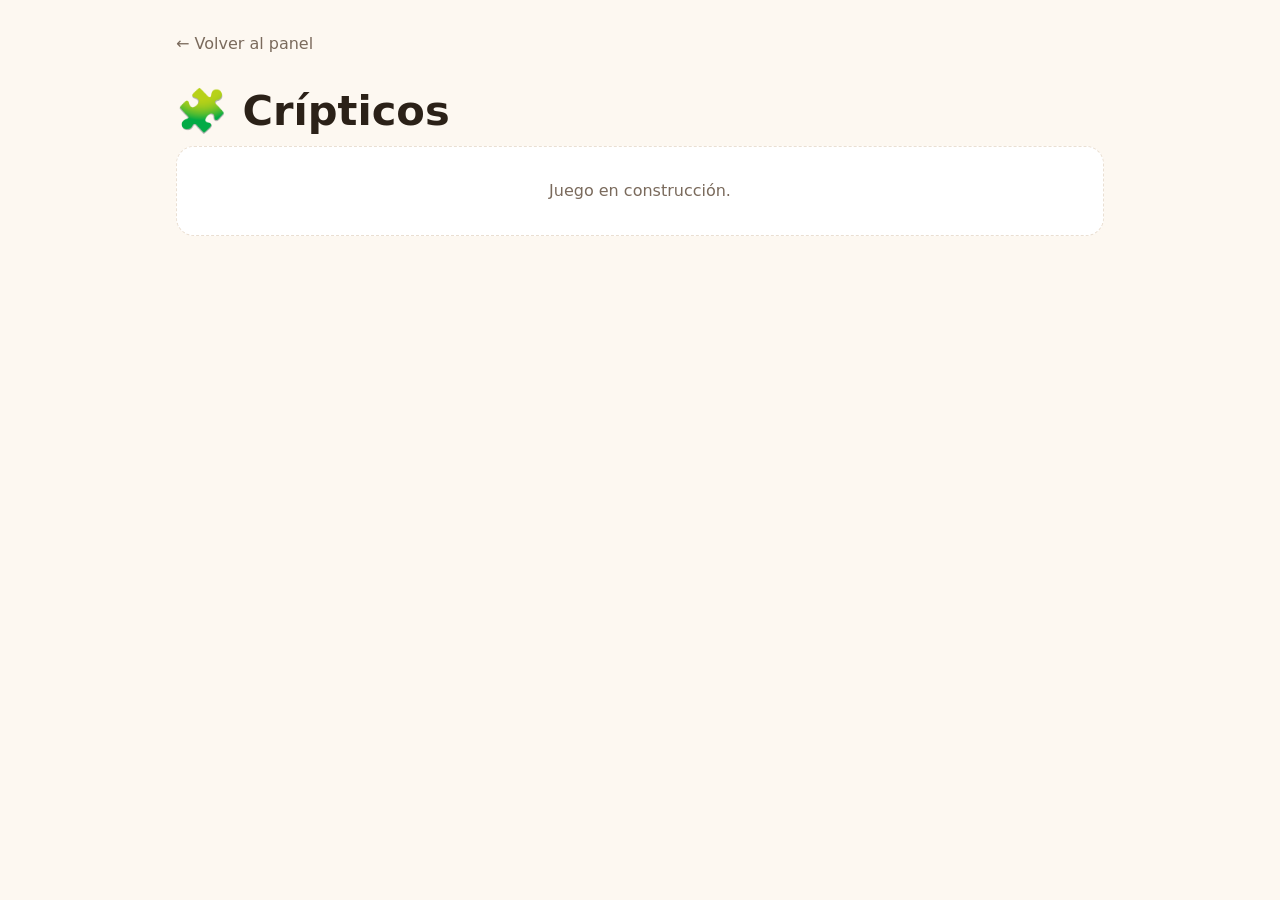
==== games/cripticos/index.html @ b647e5b4 "Panel inicial con Reverse Words, El Impostor y Crípticos Co-Authored-By: Claude Opus 5.5 <noreply@an" ====
<!doctype html>
<html lang="es">
<head>
  <meta charset="utf-8">
  <meta name="viewport" content="width=device-width, initial-scale=1">
  <title>Crípticos · Family Games</title>
  <link rel="stylesheet" href="../../assets/styles.css">
</head>
<body>
  <main class="page" style="--accent: var(--c-cripticos)">
    <a class="back" href="../../">← Volver al panel</a>
    <header>
      <h1>🧩 Crípticos</h1>
    </header>
    <div class="placeholder">Juego en construcción.</div>
  </main>
</body>
</html>
---- assets/styles.css ----
:root {
  --bg: #fdf8f1;
  --surface: #ffffff;
  --text: #2b2118;
  --muted: #7a6a5c;
  --border: #eadfd2;
  --radius: 18px;
  --shadow: 0 6px 20px rgba(60, 40, 20, 0.08);
  --c-reverse: #4f7cff;
  --c-impostor: #e2574c;
  --c-cripticos: #2fa37a;
}

@media (prefers-color-scheme: dark) {
  :root {
    --bg: #1b1714;
    --surface: #26201b;
    --text: #f3ebe2;
    --muted: #b3a493;
    --border: #3a3029;
    --shadow: 0 6px 20px rgba(0, 0, 0, 0.35);
  }
}

* { box-sizing: border-box; }

body {
  margin: 0;
  min-height: 100vh;
  font-family: system-ui, -apple-system, "Segoe UI", Roboto, sans-serif;
  background: var(--bg);
  color: var(--text);
  line-height: 1.5;
}

.page {
  max-width: 960px;
  margin: 0 auto;
  padding: 32px 16px 48px;
}

header h1 {
  margin: 0 0 4px;
  font-size: clamp(1.8rem, 5vw, 2.6rem);
}

header p {
  margin: 0 0 32px;
  color: var(--muted);
}

.games {
  display: grid;
  grid-template-columns: repeat(auto-fit, minmax(240px, 1fr));
  gap: 20px;
}

.game-card {
  display: flex;
  flex-direction: column;
  gap: 8px;
  padding: 24px;
  border-radius: var(--radius);
  border: 1px solid var(--border);
  border-top: 6px solid var(--accent);
  background: var(--surface);
  box-shadow: var(--shadow);
  color: inherit;
  text-decoration: none;
  transition: transform 0.15s ease, box-shadow 0.15s ease;
}

.game-card:hover,
.game-card:focus-visible {
  transform: translateY(-3px);
  box-shadow: 0 10px 28px rgba(60, 40, 20, 0.15);
  outline: none;
}

.game-card .icon { font-size: 2.4rem; }
.game-card h2 { margin: 0; font-size: 1.35rem; }
.game-card p { margin: 0; color: var(--muted); flex: 1; }

.game-card .play {
  align-self: flex-start;
  margin-top: 8px;
  padding: 8px 16px;
  border-radius: 999px;
  background: var(--accent);
  color: #fff;
  font-weight: 600;
}

.back {
  display: inline-block;
  margin-bottom: 24px;
  color: var(--muted);
  text-decoration: none;
}

.back:hover { color: var(--text); }

.placeholder {
  padding: 32px 24px;
  border-radius: var(--radius);
  border: 1px dashed var(--border);
  background: var(--surface);
  text-align: center;
  color: var(--muted);
}
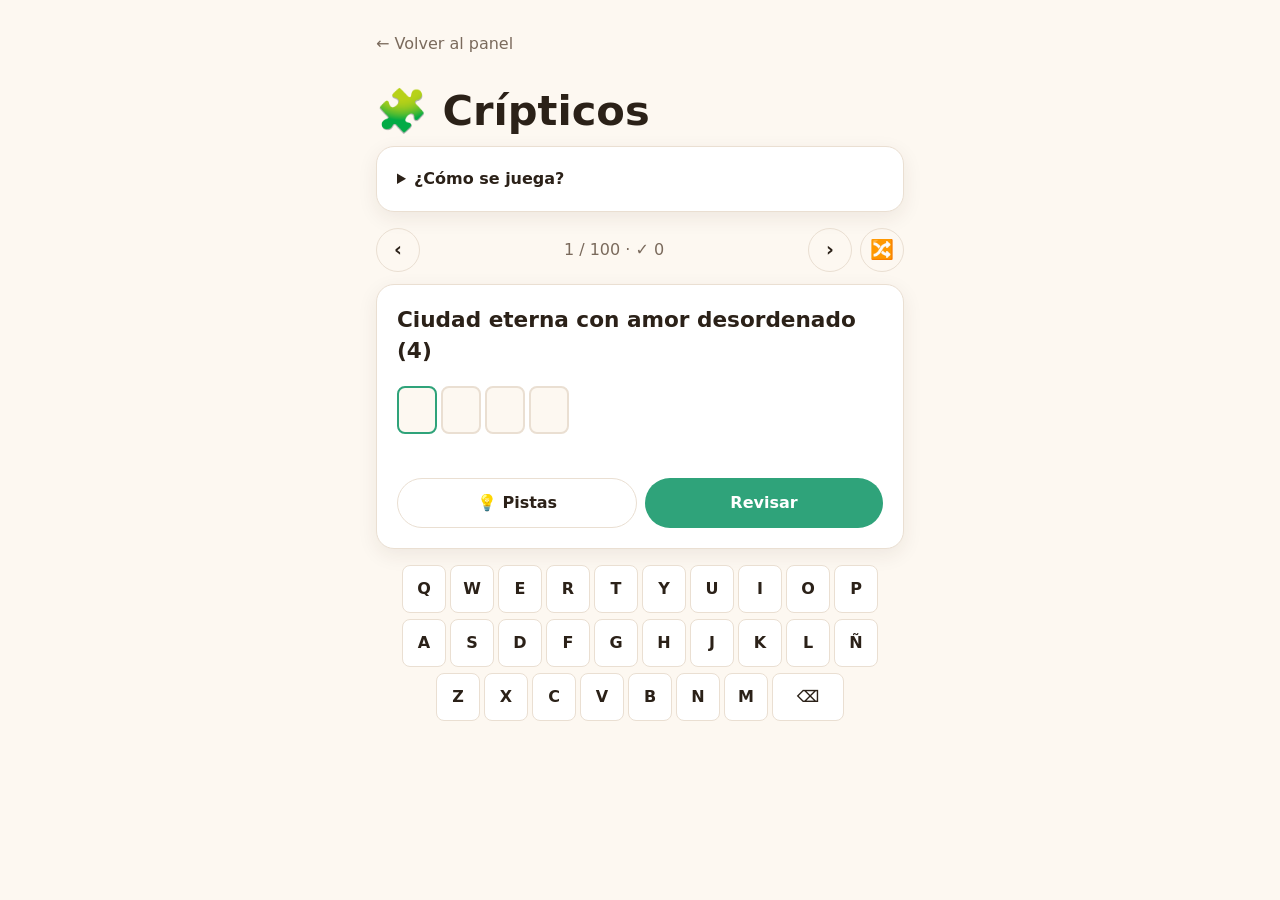
==== commit f1643d08: "Juego Crípticos: 100 pistas originales con ayudas y progreso guardado - Pistas de 6 tipos: anagrama," ====
--- a/games/cripticos/index.html
+++ b/games/cripticos/index.html
@@ -5,14 +5,63 @@
   <meta name="viewport" content="width=device-width, initial-scale=1">
   <title>Crípticos · Family Games</title>
   <link rel="stylesheet" href="../../assets/styles.css">
+  <link rel="stylesheet" href="cripticos.css">
 </head>
 <body>
-  <main class="page" style="--accent: var(--c-cripticos)">
+  <main class="page narrow" style="--accent: var(--c-cripticos)">
     <a class="back" href="../../">← Volver al panel</a>
     <header>
       <h1>🧩 Crípticos</h1>
     </header>
-    <div class="placeholder">Juego en construcción.</div>
+
+    <details class="card how-to">
+      <summary>¿Cómo se juega?</summary>
+      <p>Cada pista esconde una palabra. Tiene dos partes: una <strong>definición</strong>
+        (al principio o al final de la frase) y un <strong>juego de palabras</strong> que lleva a la misma palabra.</p>
+      <ul>
+        <li><strong>Anagrama:</strong> letras desordenadas («loco», «revuelto», «movido»…).</li>
+        <li><strong>Palabra escondida:</strong> la solución está dentro de otras palabras.</li>
+        <li><strong>Inversión:</strong> una palabra leída al revés («vuelve», «al revés»…).</li>
+        <li><strong>Eliminación:</strong> quitar letras («sin cabeza» = sin la primera).</li>
+        <li><strong>Suma de partes:</strong> varias palabras pegadas.</li>
+        <li><strong>Doble definición:</strong> dos significados de la misma palabra.</li>
+      </ul>
+      <p>El número entre paréntesis es cuántas letras tiene la solución.</p>
+    </details>
+
+    <nav class="clue-nav">
+      <button class="btn ghost" id="prev" type="button" aria-label="Pista anterior">‹</button>
+      <span id="counter"></span>
+      <button class="btn ghost" id="next" type="button" aria-label="Pista siguiente">›</button>
+      <button class="btn ghost" id="random" type="button" aria-label="Pista sin resolver al azar">🔀</button>
+    </nav>
+
+    <div class="card clue-card">
+      <p class="clue" id="clue"></p>
+      <p class="clue-type hidden" id="clue-type"></p>
+      <div class="boxes" id="boxes"></div>
+      <p class="message" id="message" aria-live="polite"></p>
+      <p class="explanation hidden" id="explanation"></p>
+
+      <div class="actions" id="actions">
+        <button class="btn ghost" id="hints-toggle" type="button">💡 Pistas</button>
+        <button class="btn" id="check" type="button">Revisar</button>
+      </div>
+
+      <div class="hint-menu hidden" id="hint-menu">
+        <button class="btn ghost" data-hint="definition" type="button">Marcar la definición</button>
+        <button class="btn ghost" data-hint="type" type="button">Tipo de juego</button>
+        <button class="btn ghost" data-hint="letter" type="button">Revelar una letra</button>
+        <button class="btn ghost" data-hint="solution" type="button">Ver solución</button>
+      </div>
+
+      <button class="btn big hidden" id="go-next" type="button">Siguiente pista →</button>
+    </div>
+
+    <div class="keyboard" id="keyboard"></div>
   </main>
+
+  <script src="clues.js"></script>
+  <script src="cripticos.js"></script>
 </body>
 </html>
--- a/assets/styles.css
+++ b/assets/styles.css
@@ -100,6 +100,59 @@
 
 .back:hover { color: var(--text); }
 
+/* Controles compartidos por los juegos */
+
+.card {
+  padding: 20px;
+  margin-bottom: 16px;
+  border-radius: var(--radius);
+  border: 1px solid var(--border);
+  background: var(--surface);
+  box-shadow: var(--shadow);
+}
+
+.card h2 { margin: 0 0 12px; font-size: 1.1rem; }
+
+.btn {
+  display: inline-block;
+  padding: 12px 20px;
+  border: none;
+  border-radius: 999px;
+  background: var(--accent, var(--text));
+  color: #fff;
+  font: inherit;
+  font-weight: 600;
+  cursor: pointer;
+}
+
+.btn:disabled { opacity: 0.4; cursor: not-allowed; }
+.btn.big { display: block; width: 100%; padding: 16px; font-size: 1.1rem; }
+
+.btn.ghost {
+  background: transparent;
+  color: var(--text);
+  border: 1px solid var(--border);
+}
+
+.input {
+  width: 100%;
+  padding: 10px 14px;
+  border-radius: 12px;
+  border: 1px solid var(--border);
+  background: var(--bg);
+  color: var(--text);
+  font: inherit;
+}
+
+.row { display: flex; gap: 8px; align-items: center; }
+.row .input { flex: 1; }
+
+.stack > * + * { margin-top: 12px; }
+
+.hint { color: var(--muted); font-size: 0.9rem; margin: 8px 0 0; }
+
+.hidden { display: none !important; }
+
 .placeholder {
   padding: 32px 24px;
   border-radius: var(--radius);
--- a/games/cripticos/cripticos.css
+++ b/games/cripticos/cripticos.css
@@ -0,0 +1,116 @@
+.page.narrow { max-width: 560px; }
+
+.how-to summary { cursor: pointer; font-weight: 600; }
+.how-to ul { padding-left: 20px; }
+.how-to p, .how-to li { color: var(--muted); }
+
+.clue-nav {
+  display: flex;
+  align-items: center;
+  gap: 8px;
+  margin-bottom: 12px;
+}
+
+.clue-nav .btn { width: 44px; height: 44px; padding: 0; font-size: 1.2rem; }
+.clue-nav #counter { flex: 1; text-align: center; color: var(--muted); }
+
+.clue {
+  margin: 0 0 8px;
+  font-size: 1.35rem;
+  font-weight: 700;
+  line-height: 1.4;
+}
+
+.clue mark {
+  background: none;
+  color: inherit;
+  text-decoration: underline 3px var(--accent);
+  text-underline-offset: 4px;
+}
+
+.clue-type {
+  display: inline-block;
+  margin: 0 0 8px;
+  padding: 2px 10px;
+  border-radius: 999px;
+  background: var(--accent);
+  color: #fff;
+  font-size: 0.85rem;
+  font-weight: 600;
+}
+
+/* --n = número de letras (lo pone el JS); las casillas encogen para caber en una fila. */
+.boxes {
+  display: grid;
+  grid-template-columns: repeat(var(--n, 5), minmax(0, 40px));
+  gap: 4px;
+  margin: 20px 0 8px;
+}
+
+.box {
+  min-width: 0;
+  height: 48px;
+  padding: 0;
+  display: grid;
+  place-items: center;
+  border: 2px solid var(--border);
+  border-radius: 8px;
+  background: var(--bg);
+  color: var(--text);
+  font: inherit;
+  font-size: 1.4rem;
+  font-weight: 700;
+  cursor: pointer;
+}
+
+.box.active { border-color: var(--accent); }
+.box.revealed { color: var(--accent); cursor: default; }
+.boxes.solved .box { border-color: var(--accent); background: var(--accent); color: #fff; }
+.boxes.wrong { animation: shake 0.35s; }
+
+@keyframes shake {
+  25% { transform: translateX(-6px); }
+  75% { transform: translateX(6px); }
+}
+
+.message { min-height: 1.5em; margin: 0; font-weight: 600; }
+.explanation { color: var(--muted); }
+
+.actions { display: flex; gap: 8px; margin-top: 12px; }
+.actions .btn { flex: 1; }
+
+.hint-menu {
+  display: grid;
+  grid-template-columns: 1fr 1fr;
+  gap: 8px;
+  margin-top: 12px;
+}
+
+.hint-menu .btn { padding: 10px; font-size: 0.9rem; }
+
+#go-next { margin-top: 16px; }
+
+.keyboard {
+  display: flex;
+  flex-direction: column;
+  gap: 6px;
+  margin-top: 8px;
+}
+
+.keyboard .kb-row { display: flex; gap: 4px; justify-content: center; }
+
+.keyboard button {
+  flex: 1;
+  max-width: 44px;
+  height: 48px;
+  padding: 0;
+  border: 1px solid var(--border);
+  border-radius: 8px;
+  background: var(--surface);
+  color: var(--text);
+  font: inherit;
+  font-weight: 600;
+  cursor: pointer;
+}
+
+.keyboard button.wide { max-width: 72px; flex: 1.6; }
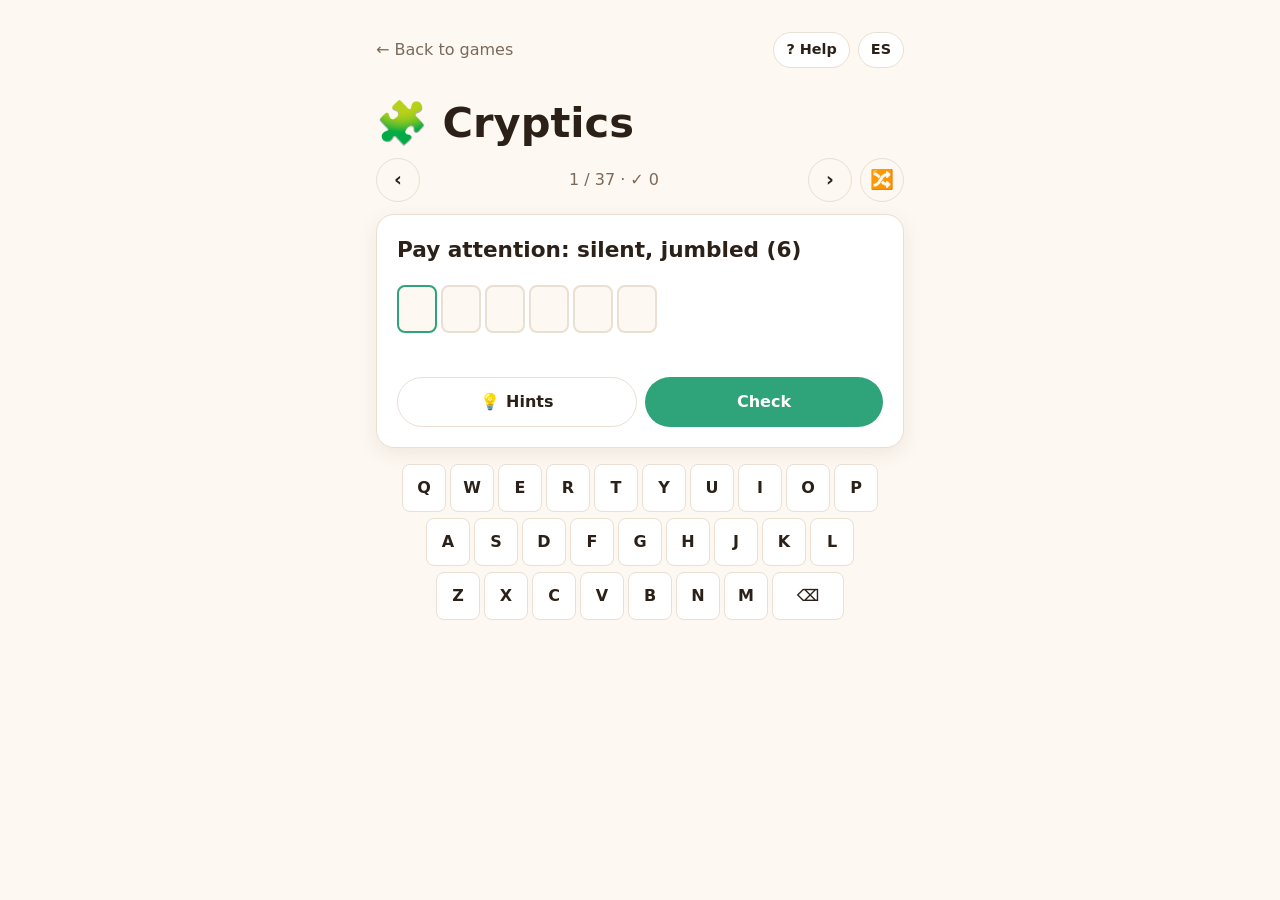
==== commit c1b2f043: "Web en español e inglés y botón de ayuda en cada juego - assets/i18n.js: idioma (ES/EN, se recuerda " ====
--- a/games/cripticos/index.html
+++ b/games/cripticos/index.html
@@ -7,33 +7,21 @@
   <link rel="stylesheet" href="../../assets/styles.css">
   <link rel="stylesheet" href="cripticos.css">
 </head>
-<body>
+<body data-game="cripticos">
   <main class="page narrow" style="--accent: var(--c-cripticos)">
-    <a class="back" href="../../">← Volver al panel</a>
+    <div class="topbar">
+      <a class="back" href="../../" data-i18n="back">← Volver al panel</a>
+      <div class="tools"></div>
+    </div>
     <header>
-      <h1>🧩 Crípticos</h1>
+      <h1 data-i18n="title">🧩 Crípticos</h1>
     </header>
 
-    <details class="card how-to">
-      <summary>¿Cómo se juega?</summary>
-      <p>Cada pista esconde una palabra. Tiene dos partes: una <strong>definición</strong>
-        (al principio o al final de la frase) y un <strong>juego de palabras</strong> que lleva a la misma palabra.</p>
-      <ul>
-        <li><strong>Anagrama:</strong> letras desordenadas («loco», «revuelto», «movido»…).</li>
-        <li><strong>Palabra escondida:</strong> la solución está dentro de otras palabras.</li>
-        <li><strong>Inversión:</strong> una palabra leída al revés («vuelve», «al revés»…).</li>
-        <li><strong>Eliminación:</strong> quitar letras («sin cabeza» = sin la primera).</li>
-        <li><strong>Suma de partes:</strong> varias palabras pegadas.</li>
-        <li><strong>Doble definición:</strong> dos significados de la misma palabra.</li>
-      </ul>
-      <p>El número entre paréntesis es cuántas letras tiene la solución.</p>
-    </details>
-
     <nav class="clue-nav">
-      <button class="btn ghost" id="prev" type="button" aria-label="Pista anterior">‹</button>
+      <button class="btn ghost" id="prev" type="button" aria-label="Pista anterior" data-i18n-aria="prev">‹</button>
       <span id="counter"></span>
-      <button class="btn ghost" id="next" type="button" aria-label="Pista siguiente">›</button>
-      <button class="btn ghost" id="random" type="button" aria-label="Pista sin resolver al azar">🔀</button>
+      <button class="btn ghost" id="next" type="button" aria-label="Pista siguiente" data-i18n-aria="next">›</button>
+      <button class="btn ghost" id="random" type="button" aria-label="Pista sin resolver al azar" data-i18n-aria="random">🔀</button>
     </nav>
 
     <div class="card clue-card">
@@ -44,24 +32,26 @@
       <p class="explanation hidden" id="explanation"></p>
 
       <div class="actions" id="actions">
-        <button class="btn ghost" id="hints-toggle" type="button">💡 Pistas</button>
-        <button class="btn" id="check" type="button">Revisar</button>
+        <button class="btn ghost" id="hints-toggle" type="button" data-i18n="hints">💡 Pistas</button>
+        <button class="btn" id="check" type="button" data-i18n="check">Revisar</button>
       </div>
 
       <div class="hint-menu hidden" id="hint-menu">
-        <button class="btn ghost" data-hint="definition" type="button">Marcar la definición</button>
-        <button class="btn ghost" data-hint="type" type="button">Tipo de juego</button>
-        <button class="btn ghost" data-hint="letter" type="button">Revelar una letra</button>
-        <button class="btn ghost" data-hint="solution" type="button">Ver solución</button>
+        <button class="btn ghost" data-hint="definition" type="button" data-i18n="hint.definition">Marcar la definición</button>
+        <button class="btn ghost" data-hint="type" type="button" data-i18n="hint.type">Tipo de juego</button>
+        <button class="btn ghost" data-hint="letter" type="button" data-i18n="hint.letter">Revelar una letra</button>
+        <button class="btn ghost" data-hint="solution" type="button" data-i18n="hint.solution">Ver solución</button>
       </div>
 
-      <button class="btn big hidden" id="go-next" type="button">Siguiente pista →</button>
+      <button class="btn big hidden" id="go-next" type="button" data-i18n="go-next">Siguiente pista →</button>
     </div>
 
     <div class="keyboard" id="keyboard"></div>
   </main>
 
+  <script src="../../assets/i18n.js"></script>
   <script src="clues.js"></script>
+  <script src="clues-en.js"></script>
   <script src="cripticos.js"></script>
 </body>
 </html>
--- a/assets/styles.css
+++ b/assets/styles.css
@@ -161,3 +161,54 @@
   text-align: center;
   color: var(--muted);
 }
+
+/* Barra superior: volver + ayuda e idioma */
+
+.topbar {
+  display: flex;
+  align-items: center;
+  justify-content: space-between;
+  gap: 8px;
+  margin-bottom: 24px;
+}
+
+.topbar .back { margin: 0; }
+
+.tools { display: flex; gap: 8px; margin-left: auto; }
+
+.tool {
+  padding: 6px 12px;
+  border-radius: 999px;
+  border: 1px solid var(--border);
+  background: var(--surface);
+  color: var(--text);
+  font: inherit;
+  font-size: 0.9rem;
+  font-weight: 600;
+  cursor: pointer;
+}
+
+.tool:hover { border-color: var(--muted); }
+
+.help-dialog {
+  width: min(560px, calc(100vw - 32px));
+  max-height: calc(100vh - 48px);
+  padding: 24px;
+  border: 1px solid var(--border);
+  border-radius: var(--radius);
+  background: var(--surface);
+  color: var(--text);
+  box-shadow: var(--shadow);
+}
+
+.help-dialog::backdrop { background: rgba(0, 0, 0, 0.45); }
+.help-body h2 { margin: 0 0 8px; font-size: 1.25rem; }
+.help-body h2:not(:first-child) { margin-top: 24px; padding-top: 20px; border-top: 1px solid var(--border); }
+.help-body p, .help-body li { color: var(--muted); }
+.help-body strong { color: var(--text); }
+.help-body ol, .help-body ul { padding-left: 20px; }
+.help-body li + li { margin-top: 6px; }
+.help-dialog form { margin-top: 20px; }
+header .topbar { margin-bottom: 4px; }
+header .topbar h1 { margin: 0; }
+.help-dialog .btn { background: var(--text); color: var(--bg); }
--- a/games/cripticos/cripticos.css
+++ b/games/cripticos/cripticos.css
@@ -1,8 +1,5 @@
 .page.narrow { max-width: 560px; }
 
-.how-to summary { cursor: pointer; font-weight: 600; }
-.how-to ul { padding-left: 20px; }
-.how-to p, .how-to li { color: var(--muted); }
 
 .clue-nav {
   display: flex;
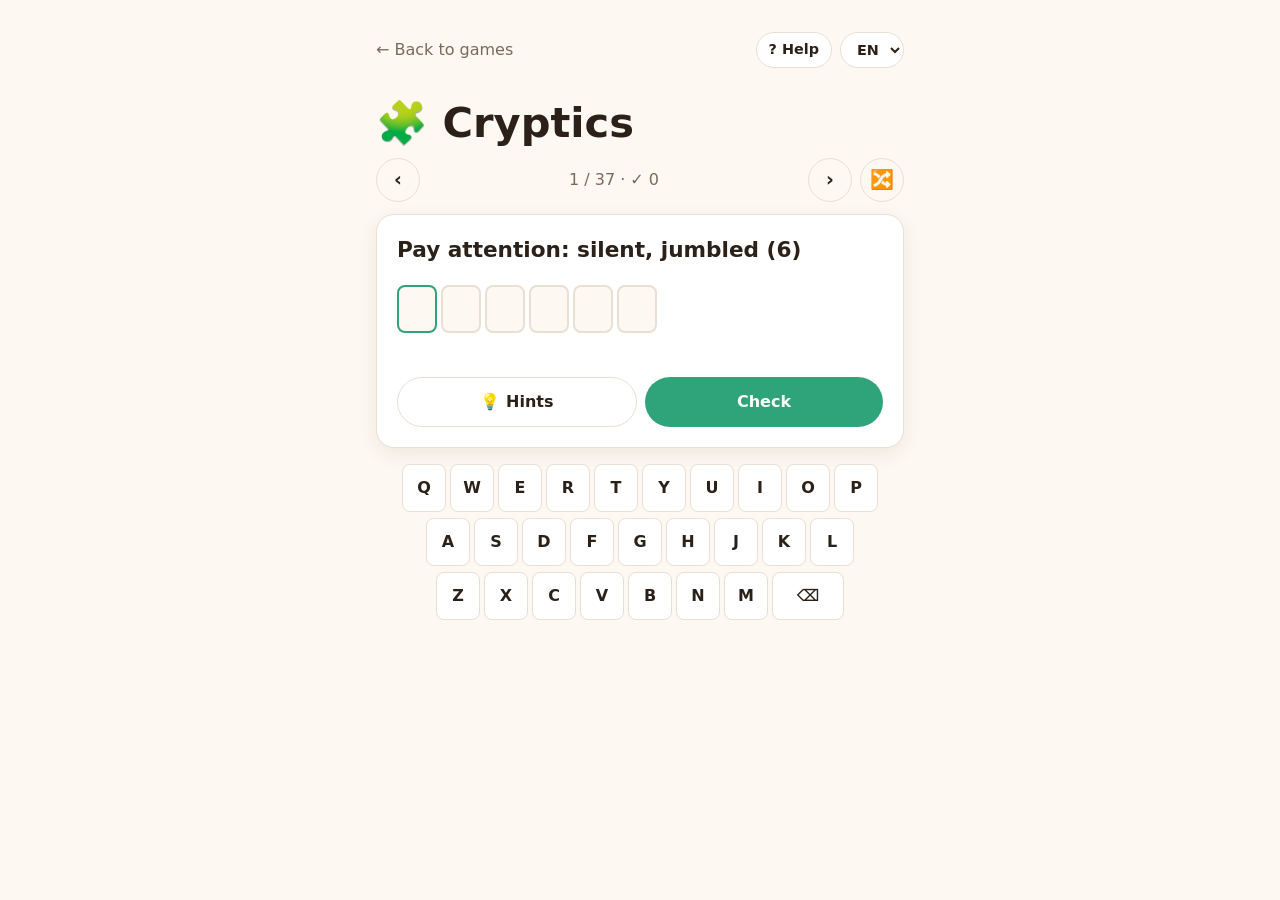
==== commit 30097180: "Añade el francés: selector ES/EN/FR, traducciones y pistas en francés - El botón de idioma pasa a se" ====
--- a/games/cripticos/index.html
+++ b/games/cripticos/index.html
@@ -52,6 +52,7 @@
   <script src="../../assets/i18n.js"></script>
   <script src="clues.js"></script>
   <script src="clues-en.js"></script>
+  <script src="clues-fr.js"></script>
   <script src="cripticos.js"></script>
 </body>
 </html>
--- a/assets/styles.css
+++ b/assets/styles.css
@@ -174,7 +174,7 @@
 
 .topbar .back { margin: 0; }
 
-.tools { display: flex; gap: 8px; margin-left: auto; }
+.tools { display: flex; flex-shrink: 0; gap: 8px; margin-left: auto; }
 
 .tool {
   padding: 6px 12px;
@@ -185,10 +185,12 @@
   font: inherit;
   font-size: 0.9rem;
   font-weight: 600;
+  white-space: nowrap;
   cursor: pointer;
 }
 
 .tool:hover { border-color: var(--muted); }
+select.tool { padding-right: 8px; }
 
 .help-dialog {
   width: min(560px, calc(100vw - 32px));
